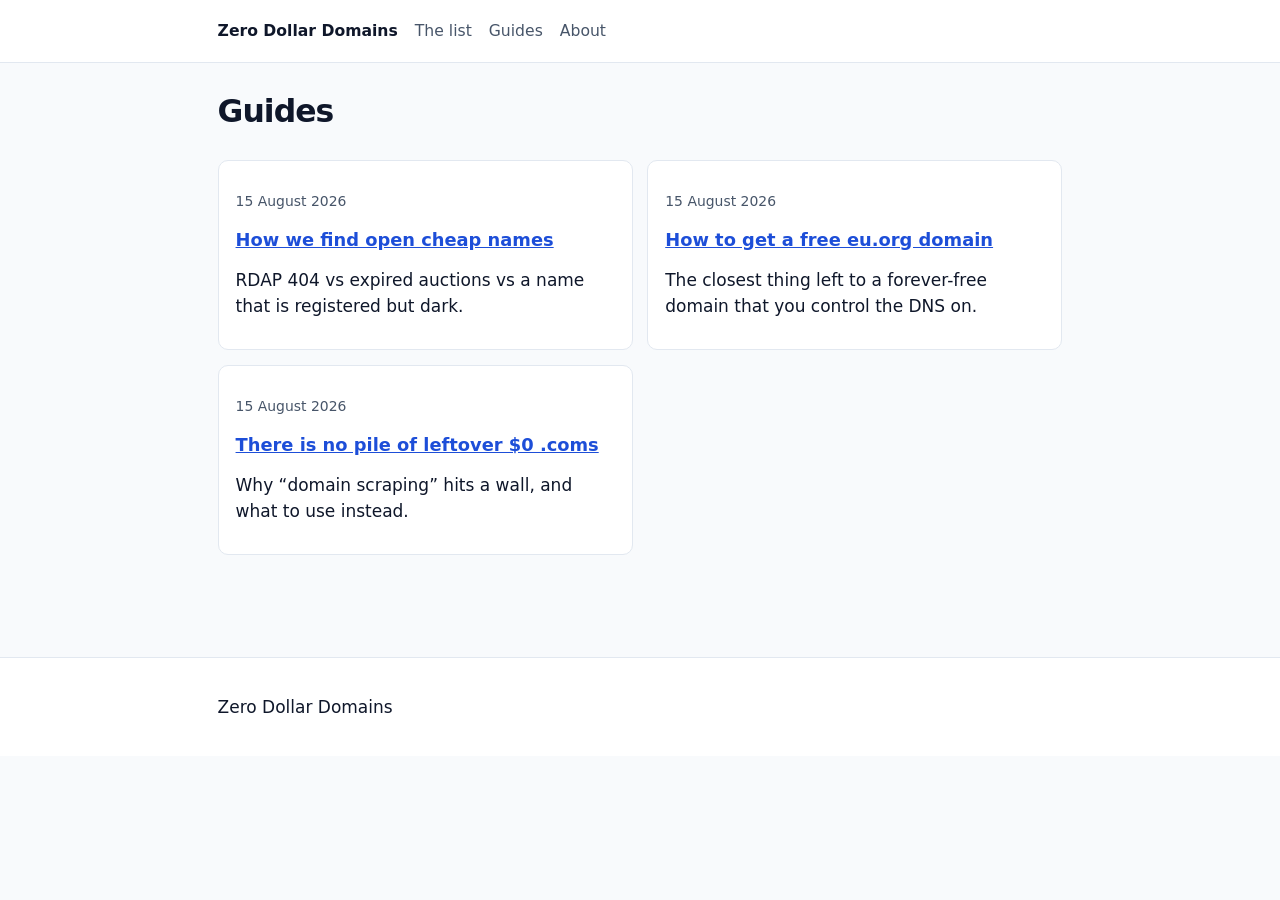
==== guides/index.html @ 486064c3 "Add RDAP hunter for lost/dead/cheap names plus open-cheap snapshot" ====
<!DOCTYPE html>
<html lang="en">
<head>
  <meta charset="utf-8">
  <meta name="viewport" content="width=device-width, initial-scale=1">
  <title>Guides — Zero Dollar Domains</title>
  <meta name="description" content="How to actually claim a $0 domain in 2026, and why leftover .coms are not free.">
  <link rel="canonical" href="https://arynjennen1989-stack.github.io/guides/">
  <link rel="stylesheet" href="/assets/style.css">
</head>
<body>
  <header>
    <div class="wrap">
      <nav>
        <a class="brand" href="/">Zero Dollar Domains</a>
        <a href="/#list">The list</a>
        <a href="/guides/">Guides</a>
        <a href="/about.html">About</a>
      </nav>
    </div>
  </header>
  <main class="wrap">
    <h1>Guides</h1>
    <div class="cards">
      <article class="card">
        <p class="meta">15 August 2026</p>
        <h2><a href="/guides/how-we-find-open-cheap-names.html">How we find open cheap names</a></h2>
        <p>RDAP 404 vs expired auctions vs a name that is registered but dark.</p>
      </article>
      <article class="card">
        <p class="meta">15 August 2026</p>
        <h2><a href="/guides/how-to-get-a-free-eu-org-domain.html">How to get a free eu.org domain</a></h2>
        <p>The closest thing left to a forever-free domain that you control the DNS on.</p>
      </article>
      <article class="card">
        <p class="meta">15 August 2026</p>
        <h2><a href="/guides/there-are-no-free-leftover-dotcoms.html">There is no pile of leftover $0 .coms</a></h2>
        <p>Why “domain scraping” hits a wall, and what to use instead.</p>
      </article>
    </div>
  </main>
  <footer>
    <div class="wrap"><p>Zero Dollar Domains</p></div>
  </footer>
</body>
</html>
---- assets/style.css ----
:root {
  --ink: #0f172a;
  --muted: #475569;
  --bg: #f8fafc;
  --card: #fff;
  --line: #e2e8f0;
  --ok: #047857;
  --warn: #b45309;
  --bad: #b91c1c;
  --accent: #1d4ed8;
}
* { box-sizing: border-box; }
html { font-size: 17px; }
body {
  margin: 0;
  font-family: ui-sans-serif, system-ui, -apple-system, sans-serif;
  color: var(--ink);
  background: var(--bg);
  line-height: 1.55;
}
a { color: var(--accent); }
header, footer { background: #fff; border-bottom: 1px solid var(--line); }
footer { border-top: 1px solid var(--line); border-bottom: 0; margin-top: 3.5rem; }
.wrap { max-width: 52rem; margin: 0 auto; padding: 1.1rem 1.15rem; }
nav { display: flex; gap: 1rem; align-items: baseline; flex-wrap: wrap; }
nav .brand { font-weight: 750; color: var(--ink); text-decoration: none; }
nav a { text-decoration: none; color: var(--muted); font-size: 0.92rem; }
h1 { font-size: 1.85rem; letter-spacing: -0.03em; margin: 0.35rem 0 0.7rem; }
h2 { font-size: 1.25rem; margin-top: 2rem; }
.lede { font-size: 1.05rem; color: var(--muted); }
.meta { font-size: 0.82rem; color: var(--muted); }
.disclaimer {
  font-size: 0.88rem;
  color: var(--muted);
  background: #fff;
  border: 1px dashed var(--line);
  padding: 0.75rem 0.9rem;
}
table { width: 100%; border-collapse: collapse; background: #fff; font-size: 0.92rem; }
th, td { text-align: left; padding: 0.55rem 0.6rem; border-bottom: 1px solid var(--line); vertical-align: top; }
th { font-size: 0.75rem; text-transform: uppercase; letter-spacing: 0.04em; color: var(--muted); }
.tag {
  display: inline-block;
  font-size: 0.72rem;
  font-weight: 700;
  letter-spacing: 0.03em;
  text-transform: uppercase;
  padding: 0.12rem 0.4rem;
  border-radius: 999px;
}
.tag-free { background: #d1fae5; color: var(--ok); }
.tag-promo { background: #ffedd5; color: var(--warn); }
.tag-dead { background: #fee2e2; color: var(--bad); }
.cards { display: grid; gap: 0.85rem; margin: 1.4rem 0; }
@media (min-width: 720px) { .cards { grid-template-columns: 1fr 1fr; } }
.card {
  background: var(--card);
  border: 1px solid var(--line);
  border-radius: 10px;
  padding: 0.95rem 1rem;
}
.card h2, .card h3 { margin: 0.2rem 0 0.45rem; font-size: 1.05rem; }
.finder { background: #fff; border: 1px solid var(--line); border-radius: 10px; padding: 1rem; }
.finder label { display: block; font-size: 0.82rem; font-weight: 600; margin-bottom: 0.35rem; }
.row { display: flex; gap: 0.5rem; flex-wrap: wrap; }
.row input {
  flex: 1 1 12rem;
  padding: 0.55rem 0.65rem;
  border: 1px solid var(--line);
  border-radius: 8px;
  font: inherit;
}
.row button {
  background: var(--ink);
  color: #fff;
  border: 0;
  border-radius: 8px;
  padding: 0.55rem 0.85rem;
  font: inherit;
  font-weight: 600;
  cursor: pointer;
}
#results { margin-top: 0.85rem; }
#results li { margin: 0.35rem 0; }
ul.plain { padding-left: 1.15rem; }
article p { margin: 0.8rem 0; }
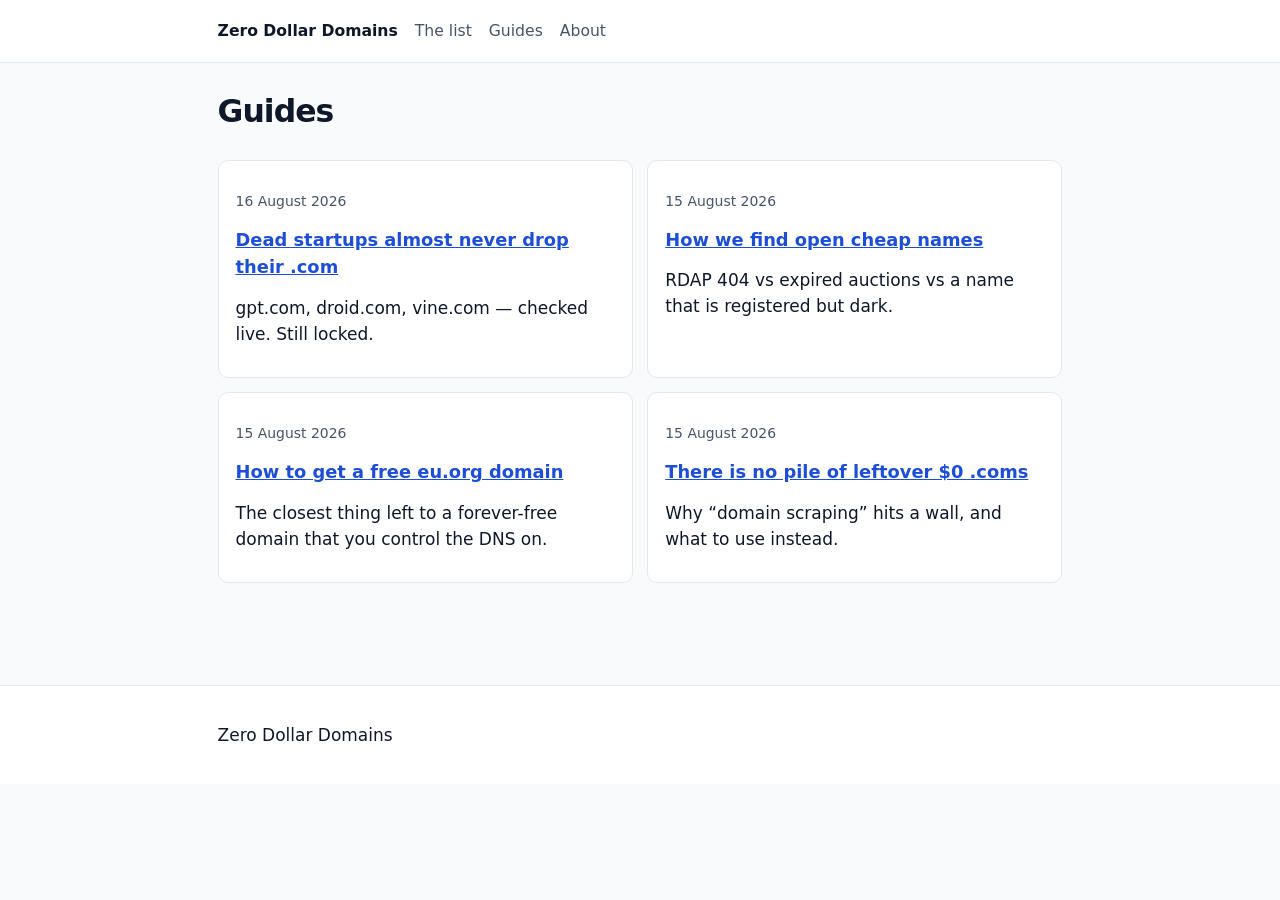
==== commit 6cf512d0: "Add startup graveyard: gpt.com and droid.com are locked, live RDAP lookup" ====
--- a/guides/index.html
+++ b/guides/index.html
@@ -23,6 +23,11 @@
     <h1>Guides</h1>
     <div class="cards">
       <article class="card">
+        <p class="meta">16 August 2026</p>
+        <h2><a href="/guides/dead-startups-keep-their-domains.html">Dead startups almost never drop their .com</a></h2>
+        <p>gpt.com, droid.com, vine.com — checked live. Still locked.</p>
+      </article>
+      <article class="card">
         <p class="meta">15 August 2026</p>
         <h2><a href="/guides/how-we-find-open-cheap-names.html">How we find open cheap names</a></h2>
         <p>RDAP 404 vs expired auctions vs a name that is registered but dark.</p>
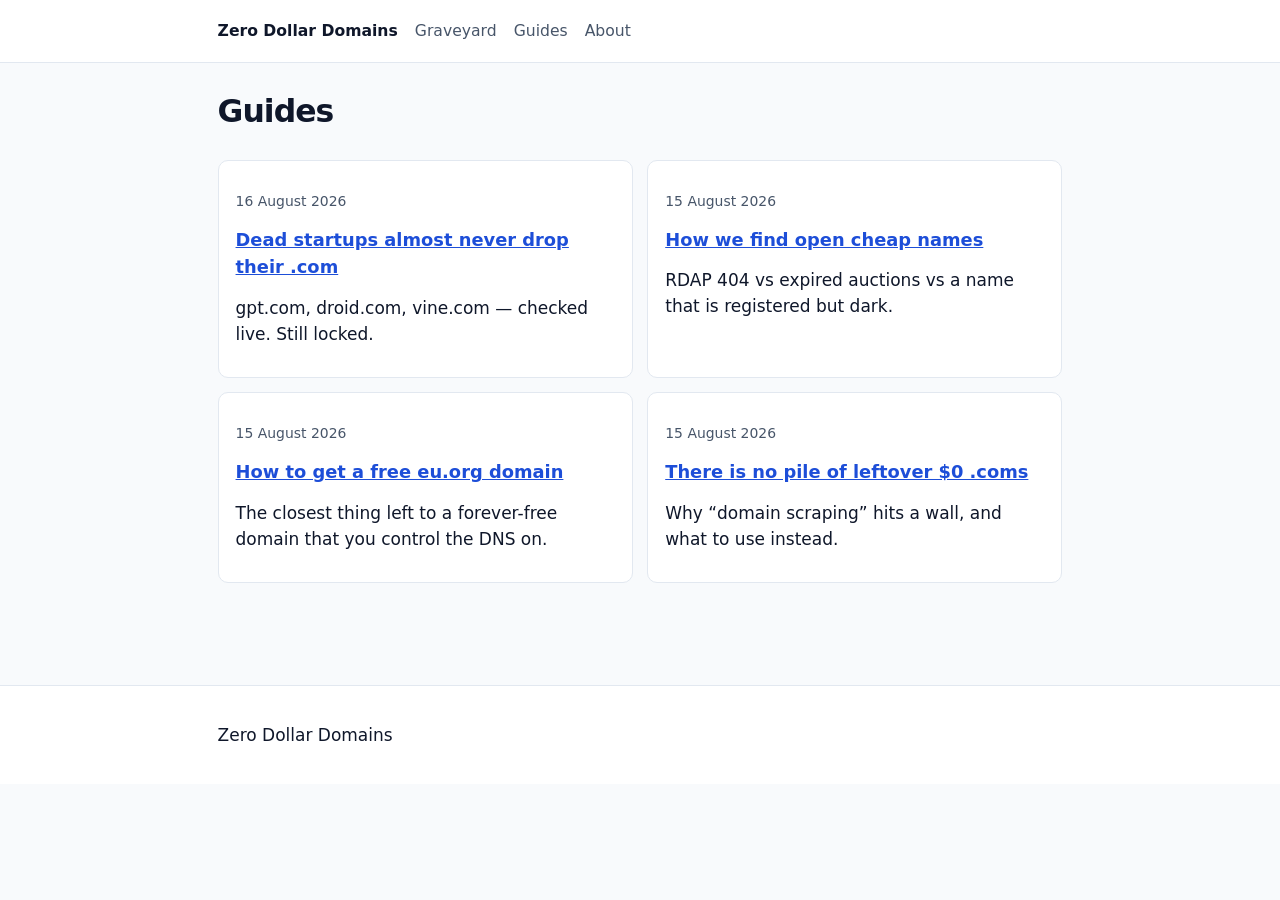
==== commit 8783b566: "Internal-link pass across guides, homepage, about, and graveyard" ====
--- a/guides/index.html
+++ b/guides/index.html
@@ -13,7 +13,7 @@
     <div class="wrap">
       <nav>
         <a class="brand" href="/">Zero Dollar Domains</a>
-        <a href="/#list">The list</a>
+        <a href="/graveyard.html">Graveyard</a>
         <a href="/guides/">Guides</a>
         <a href="/about.html">About</a>
       </nav>
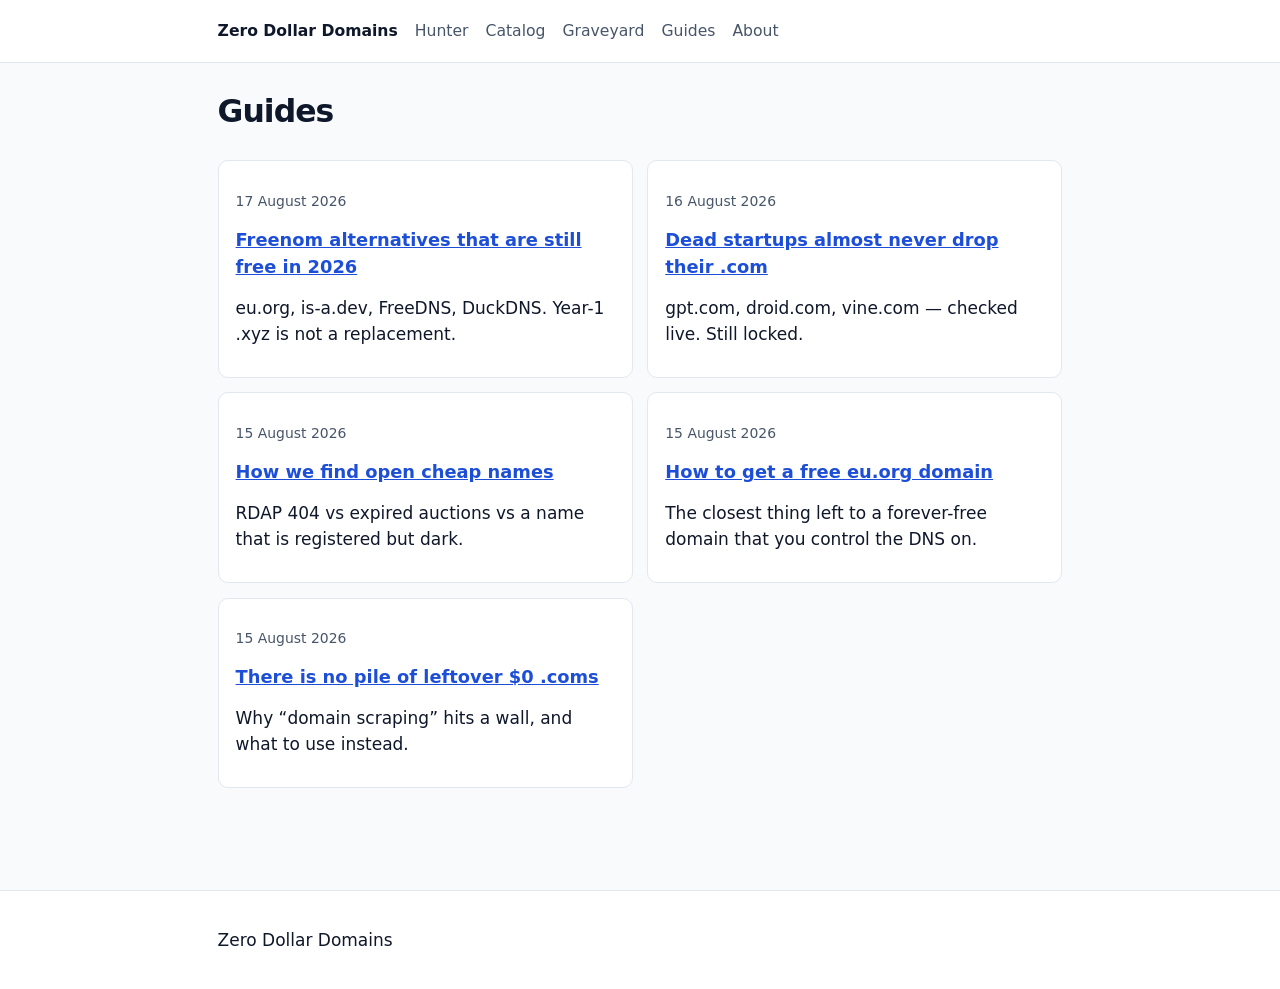
==== commit a1817b18: "Hunter register links, program catalog, Freenom alternatives 2026" ====
--- a/guides/index.html
+++ b/guides/index.html
@@ -7,12 +7,17 @@
   <meta name="description" content="How to actually claim a $0 domain in 2026, and why leftover .coms are not free.">
   <link rel="canonical" href="https://arynjennen1989-stack.github.io/guides/">
   <link rel="stylesheet" href="/assets/style.css">
+  <script type="application/ld+json">
+  {"@context":"https://schema.org","@type":"CollectionPage","name":"Guides — Zero Dollar Domains","url":"https://arynjennen1989-stack.github.io/guides/","description":"How to actually claim a $0 domain in 2026, and why leftover .coms are not free."}
+  </script>
 </head>
 <body>
   <header>
     <div class="wrap">
       <nav>
         <a class="brand" href="/">Zero Dollar Domains</a>
+        <a href="/#hunt">Hunter</a>
+        <a href="/catalog.html">Catalog</a>
         <a href="/graveyard.html">Graveyard</a>
         <a href="/guides/">Guides</a>
         <a href="/about.html">About</a>
@@ -22,6 +27,11 @@
   <main class="wrap">
     <h1>Guides</h1>
     <div class="cards">
+      <article class="card">
+        <p class="meta">17 August 2026</p>
+        <h2><a href="/guides/freenom-alternatives-still-free-2026.html">Freenom alternatives that are still free in 2026</a></h2>
+        <p>eu.org, is-a.dev, FreeDNS, DuckDNS. Year-1 .xyz is not a replacement.</p>
+      </article>
       <article class="card">
         <p class="meta">16 August 2026</p>
         <h2><a href="/guides/dead-startups-keep-their-domains.html">Dead startups almost never drop their .com</a></h2>
--- a/assets/style.css
+++ b/assets/style.css
@@ -36,7 +36,9 @@
   border: 1px dashed var(--line);
   padding: 0.75rem 0.9rem;
 }
-table { width: 100%; border-collapse: collapse; background: #fff; font-size: 0.92rem; }
+table { width: 100%; border-collapse: collapse; background: #fff; font-size: 0.92rem; display: block; overflow-x: auto; }
+thead, tbody, tr { width: 100%; }
+table thead, table tbody { display: table; width: 100%; }
 th, td { text-align: left; padding: 0.55rem 0.6rem; border-bottom: 1px solid var(--line); vertical-align: top; }
 th { font-size: 0.75rem; text-transform: uppercase; letter-spacing: 0.04em; color: var(--muted); }
 .tag {
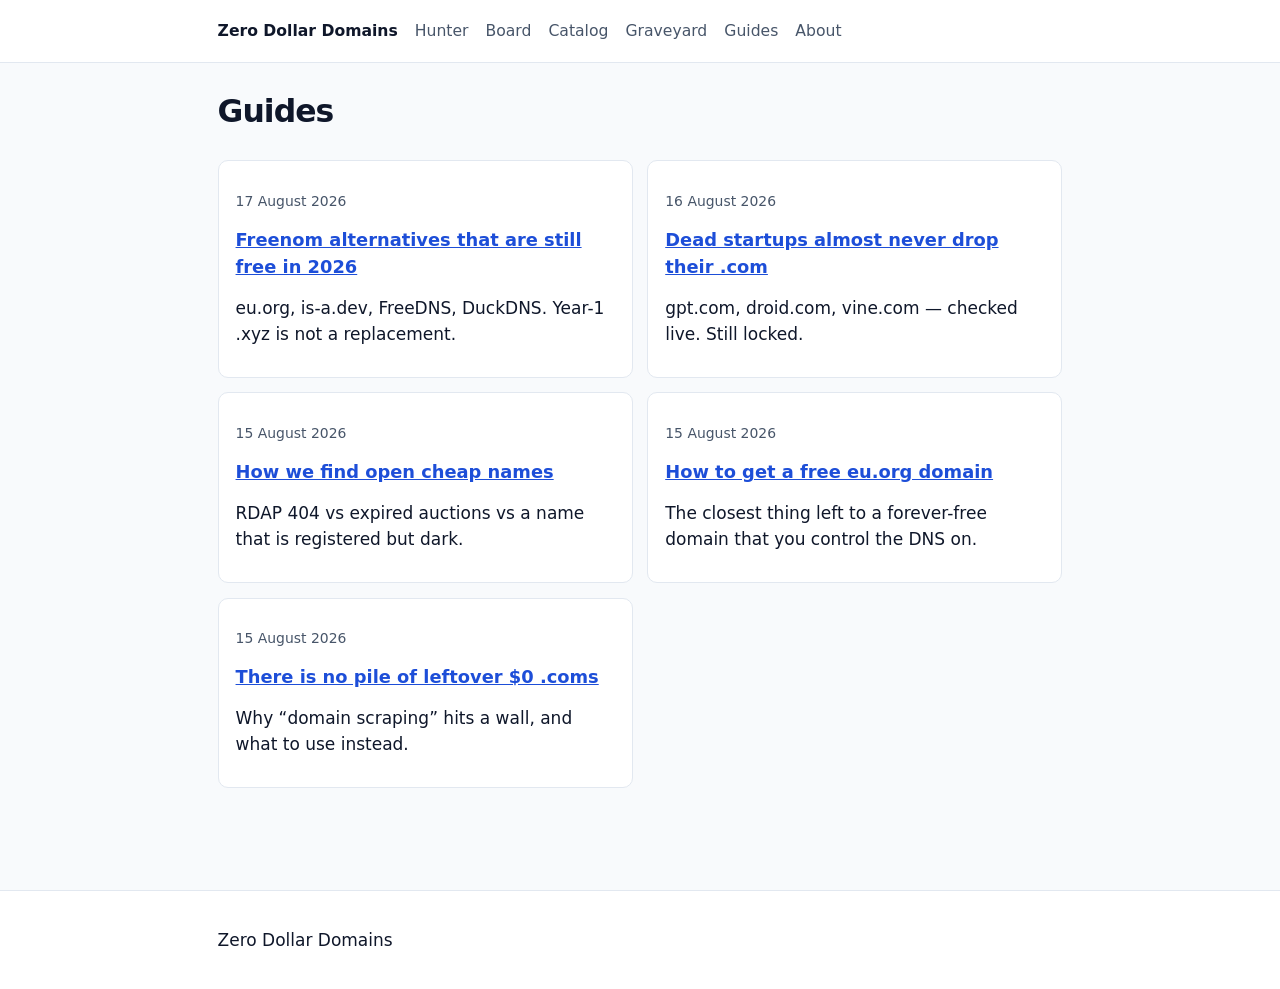
==== commit a8dcba18: "RDAP board: 120 open cheap names + 7 dark, 13 TLDs" ====
--- a/guides/index.html
+++ b/guides/index.html
@@ -17,6 +17,7 @@
       <nav>
         <a class="brand" href="/">Zero Dollar Domains</a>
         <a href="/#hunt">Hunter</a>
+        <a href="/board.html">Board</a>
         <a href="/catalog.html">Catalog</a>
         <a href="/graveyard.html">Graveyard</a>
         <a href="/guides/">Guides</a>
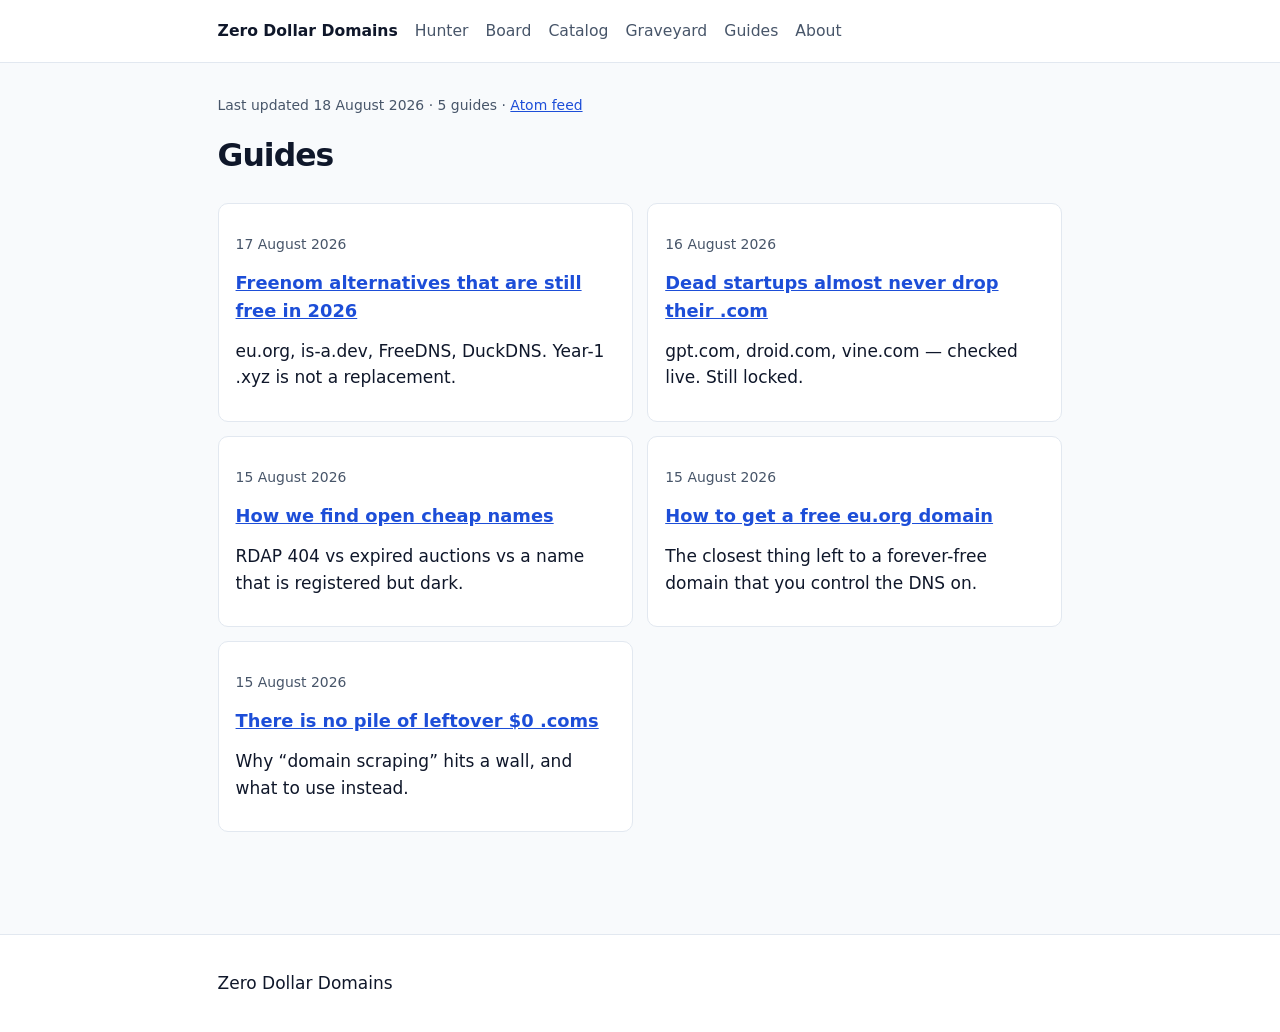
==== commit 0fda2c0f: "Technical SEO audit 2026-08-18: sitemap HTML-only, OG image, JSON-LD, 404, atom feed" ====
--- a/guides/index.html
+++ b/guides/index.html
@@ -3,10 +3,23 @@
 <head>
   <meta charset="utf-8">
   <meta name="viewport" content="width=device-width, initial-scale=1">
+  <meta name="robots" content="index,follow">
   <title>Guides — Zero Dollar Domains</title>
   <meta name="description" content="How to actually claim a $0 domain in 2026, and why leftover .coms are not free.">
   <link rel="canonical" href="https://arynjennen1989-stack.github.io/guides/">
+  <meta property="og:title" content="Guides — Zero Dollar Domains">
+  <meta property="og:description" content="How to actually claim a $0 domain in 2026, and why leftover .coms are not free.">
+  <meta property="og:url" content="https://arynjennen1989-stack.github.io/guides/">
+  <meta property="og:type" content="website">
   <link rel="stylesheet" href="/assets/style.css">
+  <link rel="icon" href="/assets/favicon.svg" type="image/svg+xml">
+  <link rel="apple-touch-icon" href="/assets/apple-touch-icon.png">
+  <meta property="og:image" content="https://arynjennen1989-stack.github.io/assets/og.png">
+  <meta property="og:image:alt" content="Zero Dollar Domains — hunt $0 programs and cheap open TLDs">
+  <meta name="twitter:card" content="summary_large_image">
+  <meta name="twitter:title" content="Guides — Zero Dollar Domains">
+  <meta name="twitter:description" content="How to claim a $0 domain in 2026, and why leftover .coms are not free.">
+  <meta name="twitter:image" content="https://arynjennen1989-stack.github.io/assets/og.png">
   <script type="application/ld+json">
   {"@context":"https://schema.org","@type":"CollectionPage","name":"Guides — Zero Dollar Domains","url":"https://arynjennen1989-stack.github.io/guides/","description":"How to actually claim a $0 domain in 2026, and why leftover .coms are not free."}
   </script>
@@ -26,6 +39,7 @@
     </div>
   </header>
   <main class="wrap">
+    <p class="meta">Last updated 18 August 2026 · 5 guides · <a href="/guides/atom.xml">Atom feed</a></p>
     <h1>Guides</h1>
     <div class="cards">
       <article class="card">
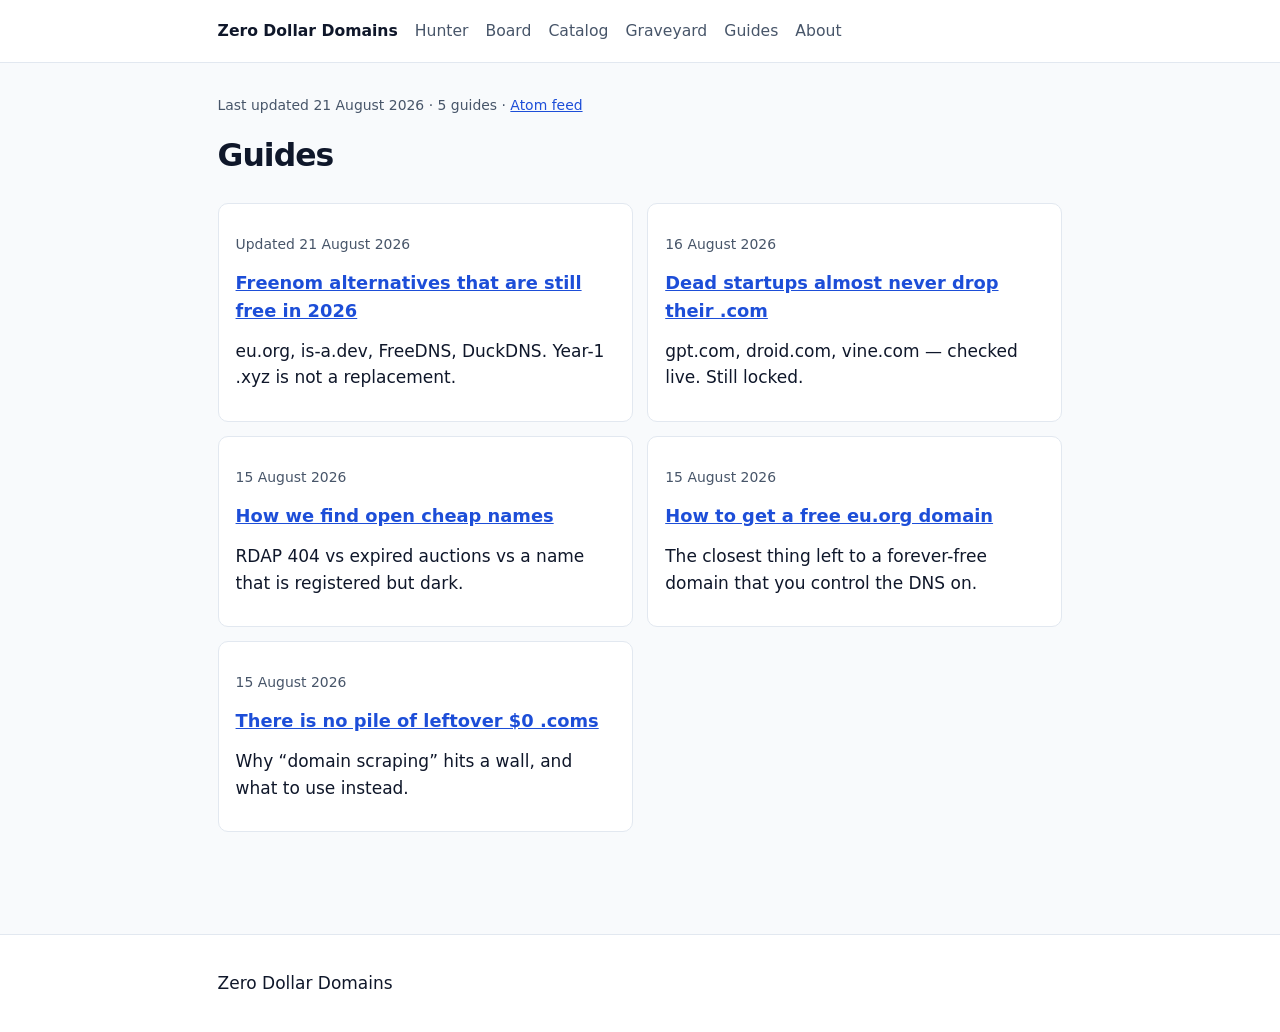
==== commit fbc5df5e: "Catalog recheck 2026-08-21: Open Domains GitHub archived, cluster.ws dead" ====
--- a/guides/index.html
+++ b/guides/index.html
@@ -39,11 +39,11 @@
     </div>
   </header>
   <main class="wrap">
-    <p class="meta">Last updated 18 August 2026 · 5 guides · <a href="/guides/atom.xml">Atom feed</a></p>
+    <p class="meta">Last updated 21 August 2026 · 5 guides · <a href="/guides/atom.xml">Atom feed</a></p>
     <h1>Guides</h1>
     <div class="cards">
       <article class="card">
-        <p class="meta">17 August 2026</p>
+        <p class="meta">Updated 21 August 2026</p>
         <h2><a href="/guides/freenom-alternatives-still-free-2026.html">Freenom alternatives that are still free in 2026</a></h2>
         <p>eu.org, is-a.dev, FreeDNS, DuckDNS. Year-1 .xyz is not a replacement.</p>
       </article>
